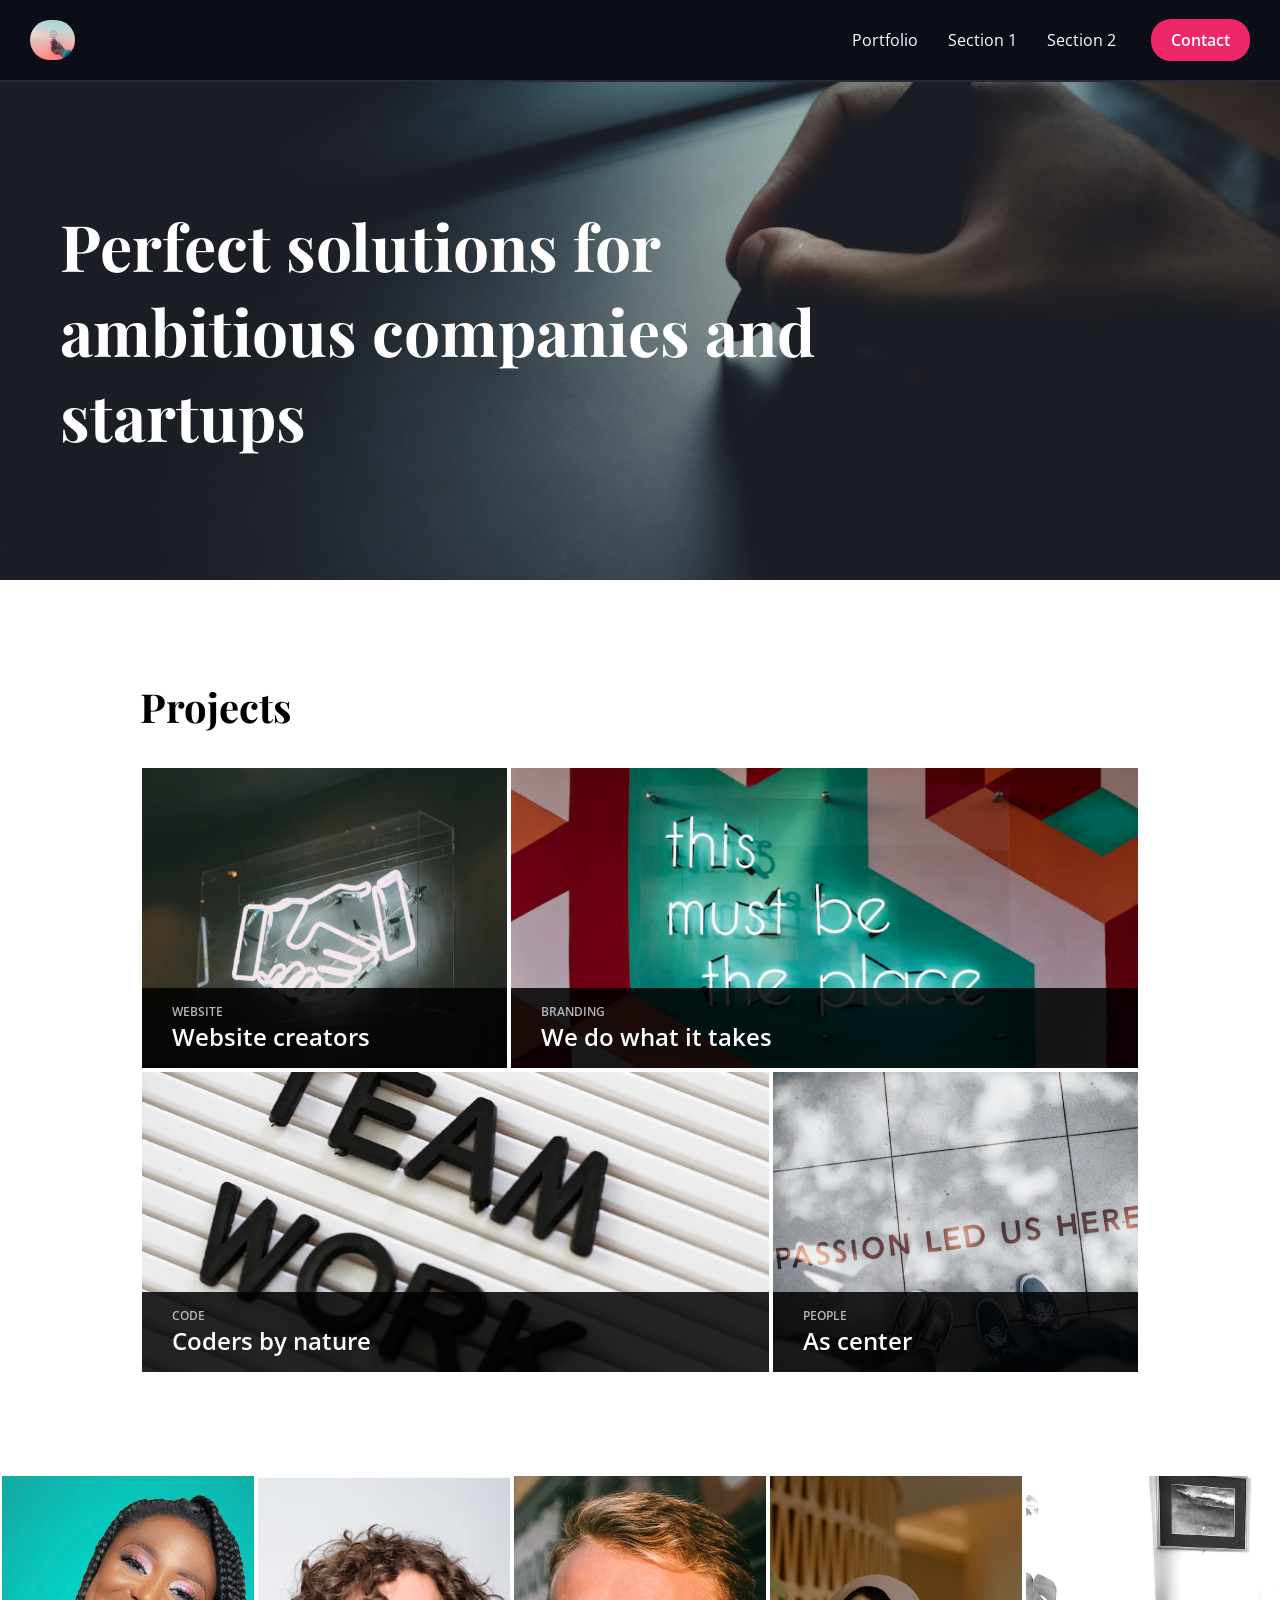
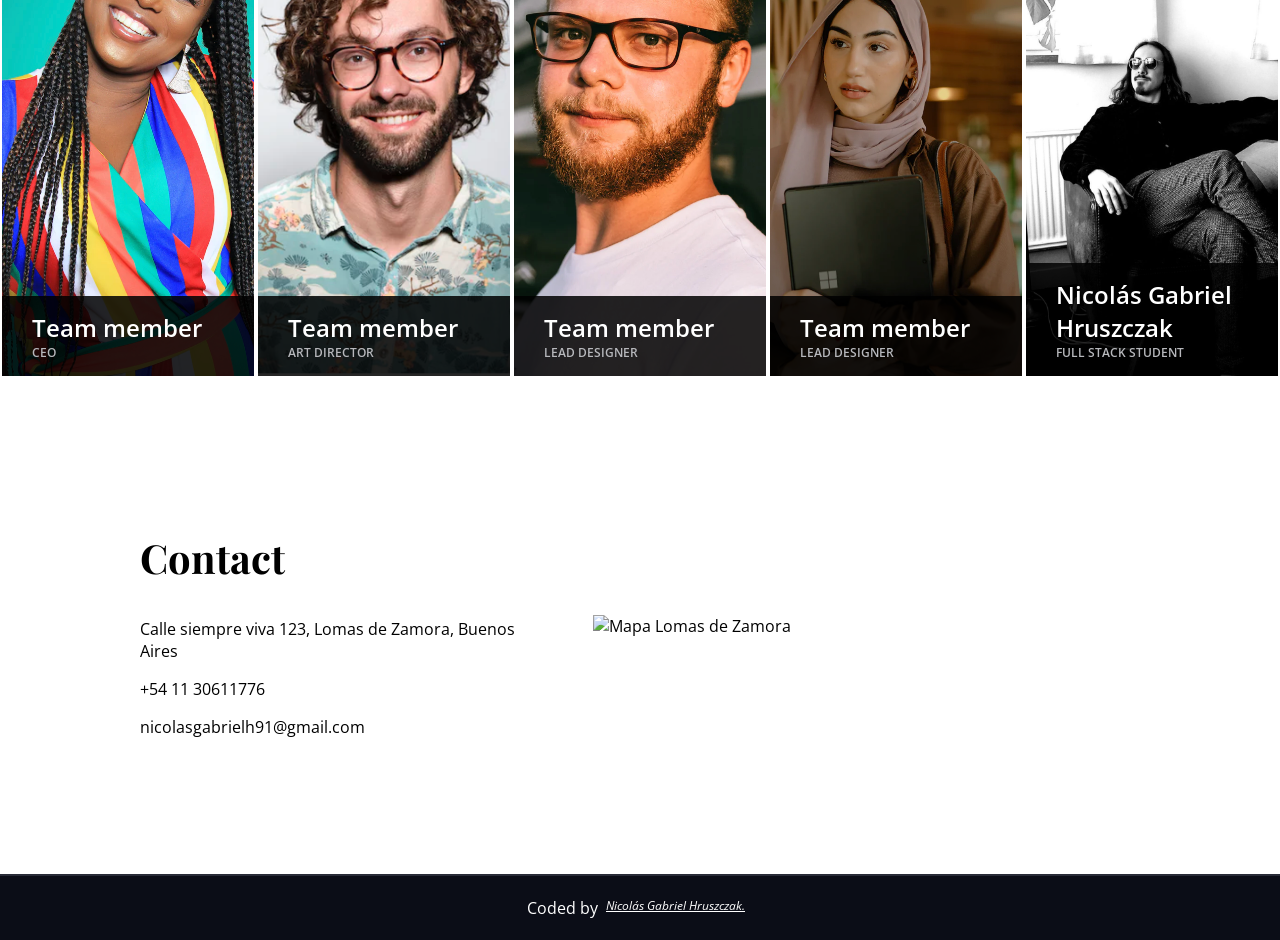
==== 6.TemplateCompanySite/index.html @ 808e506f "Adding projects" ====
<!DOCTYPE html>

<html lang="en">
  <head>
    <link rel="shortcut icon" href="./img/iconoJavaCafe.png" type="image/x-icon">
    <link href="./style/style.css" rel="stylesheet">
    <title>Random Company</title>
    <link rel="icon" href="./img/iconoJavaCafe.png" type="image/x-icon">   
    <meta name="viewport" content="width=device-width, initial-scale=1">  
  </head>

  <body>

    <nav>
      <img src="./img/idea.png" alt="Company logo" class="logo">
      <div class="links">
        <a href="https://nicolasgh91.github.io/Portfolio/">Portfolio</a>
        <a>Section 1</a>
        <a>Section 2</a>
        <button type="button">Contact</button>
        <div class="burgermenu"><img src="./img/burgerMenu.png"></div>
      </div>
    </nav>

    <header>
      <h1>Perfect solutions for ambitious companies and startups</h1>      
    </header>

    <section class="projects">
      <h2>Projects</h2>

      <div class="cases">
        <div class="case" id="goldenapple">
          <div class="description">
            <h4>Website</h4>
            <h3>Website creators</h3>
          </div>          
        </div>
        <div class="case" id="rostov">
          <div class="description">
            <h4>Branding</h4>
            <h3>We do what it takes</h3>
          </div>          
        </div>        
      </div>

      <div class="cases">
        <div class="case" id="maliy">
          <div class="description">
            <h4>Code</h4>
            <h3>Coders by nature</h3>
          </div>          
        </div>
        <div class="case" id="andybookstore">
          <div class="description">
            <h4>People</h4>
            <h3>As center</h3>
          </div>
          
        </div>
      </div>

    </section>

    <section class="team">
      <h2>Our Team</h2>
      <div class="teammates">
        <div class="teammate" id="mholmes">
          <div class="description">
            <h3>Team member</h3>
            <h4>CEO</h4>
          </div>
        </div>
        <div class="teammate" id="lbaker">
          <div class="description">
            <h3>Team member</h3>
            <h4>Art Director</h4>
          </div>
        </div>
        <div class="teammate" id="mcox">
          <div class="description">
            <h3>Team member</h3>
            <h4>Lead Designer</h4>
          </div>
        </div>
        <div class="teammate" id="abenson">
          <div class="description">
            <h3>Team member</h3>
            <h4>Lead Designer</h4>
          </div>
        </div>
        <div class="teammate" id="jshore">
          <div class="description">
            <h3>Nicolás Gabriel Hruszczak</h3>
            <h4>Full Stack Student</h4>
          </div>
        </div>
      </div>
    </section>

    <section class="contacts">
      <div class="content">
        <h2>Contact</h2>
        <p>Calle siempre viva 123, Lomas de Zamora, Buenos Aires</p>
        <p>+54 11 30611776</p>
        <p>nicolasgabrielh91@gmail.com</p>
      </div>
      <img src="../Random-company-site/img/FalsoMapa.png" alt="Mapa Lomas de Zamora">
    </section>

    <footer>
      <div class="attribution">
        Coded by <a class="attributionLinks" href="https://www.linkedin.com/in/nicol%C3%A1s-gabriel-hruszczak-516230a5/">Nicolás Gabriel Hruszczak.</a>
      </div>
    </footer>
    
  </body>
</html>
---- 6.TemplateCompanySite/style/style.css ----
@import url('https://fonts.googleapis.com/css2?family=Open+Sans:wght@300;400;600&family=Playfair+Display:wght@700&display=swap');


/* Global styles*/

* {
    font-family: 'Open Sans', sans-serif;
    font-size: 16px;
    font-weight: 400;
}

body {
    margin: 0;
}

.attribution {
    display: flex;
    justify-content: center;
    color: white;
    padding: 1rem 0;
  }
  
  .attributionLinks{
    color: white;
    padding: 0 0.5rem;
    font-style: italic;
  }

h1,
h2 {
    font-family: "Playfair Display", serif;
    font-weight: 700;
}

h1 {
    font-size: 4rem;
}

h2 {
    font-size: 2.5rem;
}

h3 {
    font-size: 1.5rem;
    margin: 0;
    font-weight: 600;
}

h4 {
    text-transform: uppercase;
    font-size: 0.75rem;
    font-weight: 600;
    margin: 0;
    color: #B7B8BC;
}

.case,
.teammate {
    border: 2px solid white;
}

.description {
    background-color: rgba(0, 0, 0, 0.85);
    color: white;
    width: 100%;
    margin: 0;
    padding: 15px 30px;
}

section.projects,
section.contacts {
    max-width: 1000px;
    margin: 100px auto;
    padding: 0 20px;
}

nav,
footer,
header {
    background-color:#0B0D17;
}


/* Navigation */

nav {
    height: 80px;
    position: fixed;    
    width: 100%;
    color: #FBFBFC;
    display: flex;
    justify-content: space-between;
    align-items: center;
    border-bottom: 2px solid #282B37; 
}

img.logo {
    height: 40px;
    margin: 10px 0;
    margin-left: 30px;
    border-radius: 20px;
}

nav .links {
    margin: 0 30px;
    display: flex;
    align-items: center;
}

nav a {
    margin: 15px;
    text-decoration: none;
    color: white;
}

nav button {
    background-color: #ec2768;
    color: white;
    padding: 10px 20px;
    border: none;
    border-radius: 20px;
    font-weight: 600;
    margin-left: 20px;
}

.burgermenu {
    margin: auto;
    margin-left: 10px;
    display: none;    
}

.burgermenu img {
    height: 30px;
    width: 40px;
    padding: 10px 5px;
}

@media only screen and (max-width: 768px) {
    .links a {
        display: none;
    }

    nav .burgermenu {
        display: inline-block;
    }

    h1 {
        font-size: 3rem;
    }

    nav button {
        display: none;
    }

}

/* Header */

header {
    background-image: url("../img/cover-hand-writing.jpeg");
    background-repeat: no-repeat;
    background-position: center;
    background-size: cover;
    min-height: 500px;
    color: white;
    display: flex;
    align-items: center;
    padding-top: 80px;
}
 
header h1 {
    max-width: 800px;
    margin: 60px;
}

/* Projects */

.cases {
    display: flex;
    flex-wrap: wrap;
}

.case {    
    width: 300px;
    min-height: 300px;
    display: flex;
    align-items: flex-end;
}

#goldenapple {
    background-image: url("../img/Handshake.png");
    background-repeat: no-repeat;
    background-position: center;
    background-size: cover;
    flex-grow: 1;
}

#rostov {
    background-image: url("../img/thisMustBeThePlace.png");
    background-repeat: no-repeat;
    background-position: center;
    background-size: cover;
    flex-grow: 5;
}

#maliy {
    background-image: url("../img/TeamWork.png");
    background-repeat: no-repeat;
    background-position: center;
    background-size: cover;
    flex-grow: 5;
}

#andybookstore {
    background-image: url("../img/PassionLedUsHere.png");
    background-repeat: no-repeat;
    background-position: center;
    background-size: cover;
    flex-grow: 1;
}



/* Team */

.team h2 {
    display: none;
}

.teammates {
    display: flex;
    flex-wrap: wrap;
}

.teammate {
    width: 250px;
    height: 500px;
    display: flex;
    align-items: flex-end;
    flex-grow: 1;
}

#mholmes {
    background-image: url("../img/Alice.png");
    background-position: center;
    background-repeat: no-repeat;
    background-size: cover;
}

#lbaker {
    background-image: url("../img/Guillerme.png");
    background-position: center;
    background-repeat: no-repeat;
    background-size: cover;
}

#mcox {
    background-image: url("../img/Jhon.png");
    background-position: center;
    background-repeat: no-repeat;
    background-size: cover;
}

#abenson {
    background-image: url("../img/Jasmine.png");
    background-position: center;
    background-repeat: no-repeat;
    background-size: cover;
}

#jshore {
    background-image: url("../img/PeloLargo.jpeg");
    background-position: center;
    background-repeat: no-repeat;
    background-size: cover;
}



/* Contacts */

section.contacts {
    display: flex;
    justify-content: space-between;
    align-items: center;
    flex-wrap: wrap;
}

.contacts img {
    width: 280px;
    height: auto;
    flex-grow: 2;
}

.contacts .content {
    width: 280px;
    padding-right: 40px;
    margin: 20px 0;
    flex-grow: 1;
}


/* Copyright */

footer {          
    padding: 5px 30px;
    border-top: 2px solid #282B37;
}

footer p,
footer a {
    font-size: 0.75rem;
    text-align: center;
    color: #797A7F; 
}



/* Media queries */
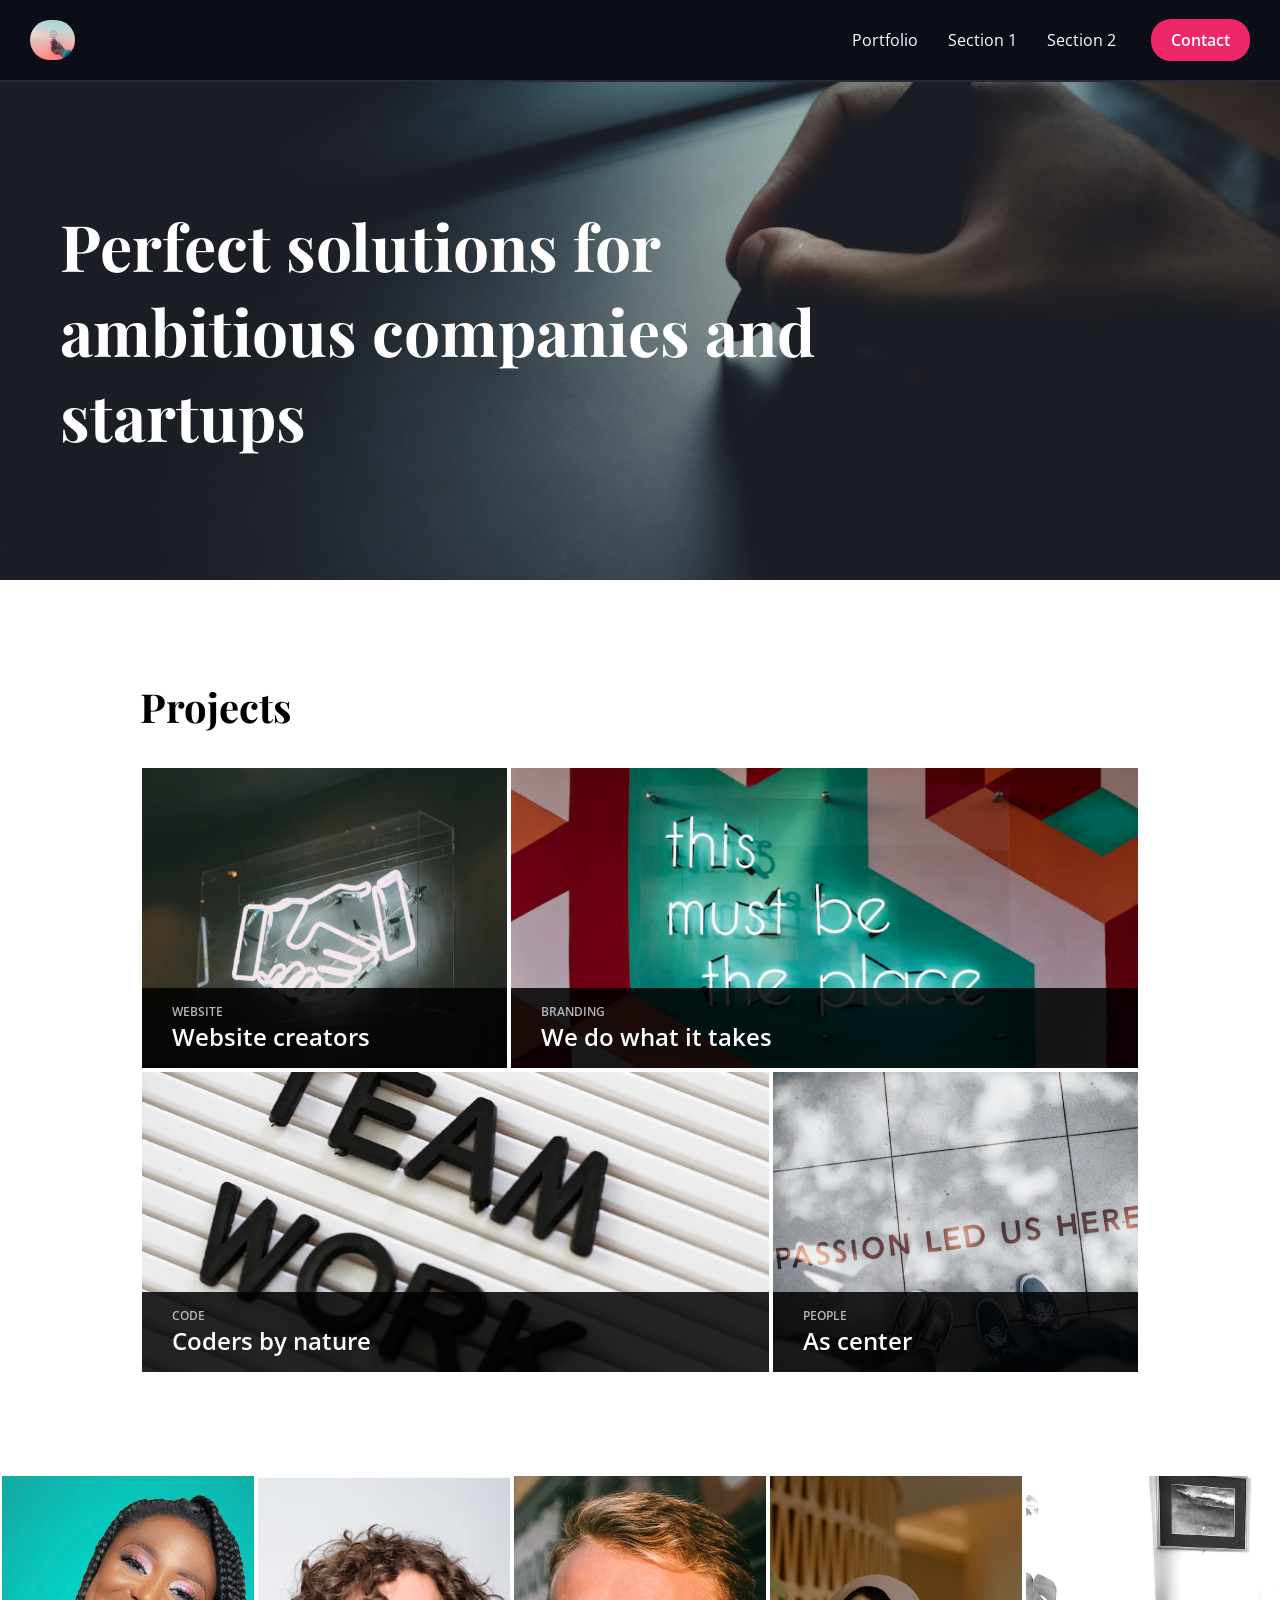
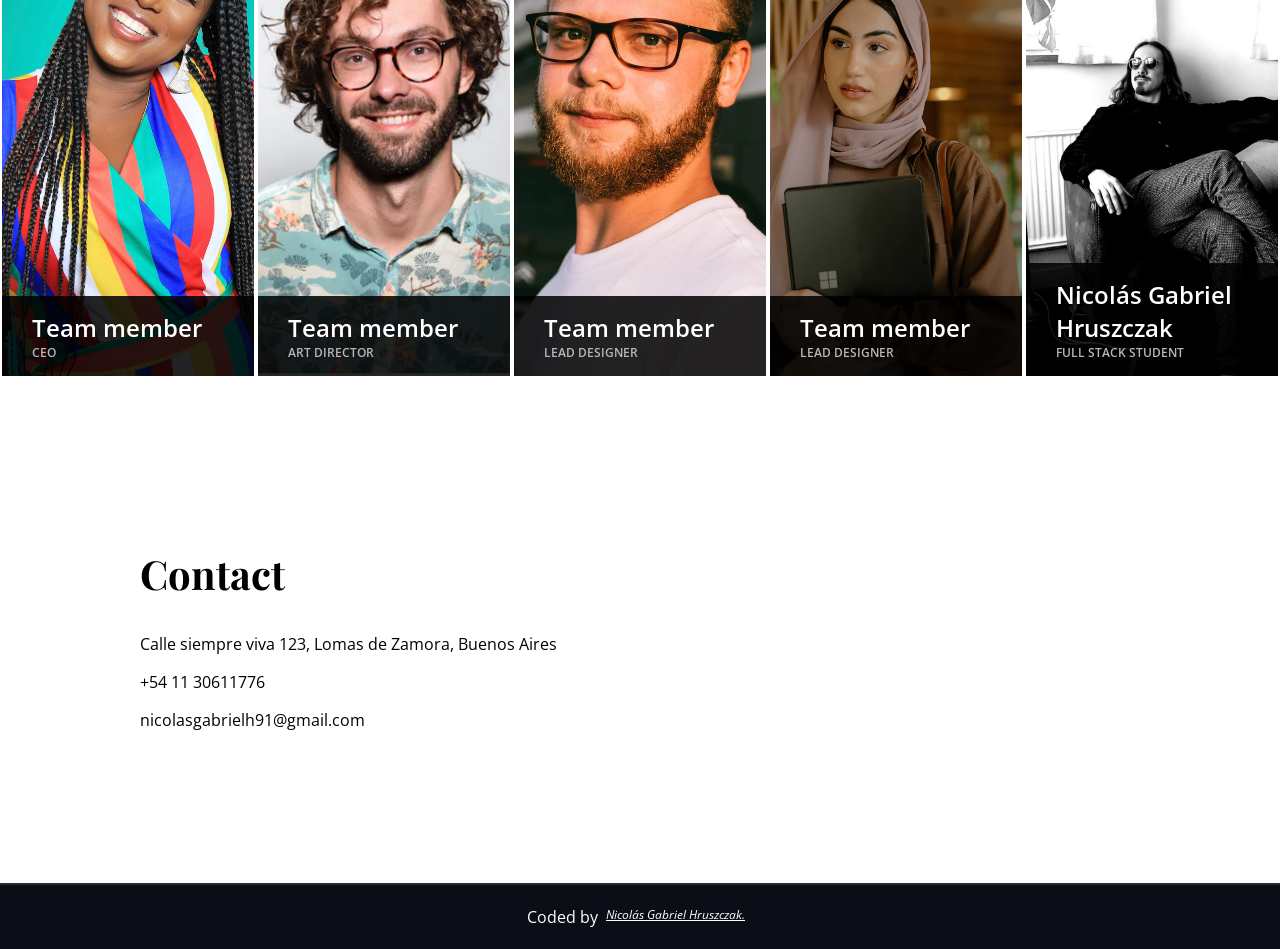
==== commit 37f08fbc: "update map on project 6" ====
--- a/6.TemplateCompanySite/index.html
+++ b/6.TemplateCompanySite/index.html
@@ -105,7 +105,9 @@
         <p>+54 11 30611776</p>
         <p>nicolasgabrielh91@gmail.com</p>
       </div>
-      <img src="../Random-company-site/img/FalsoMapa.png" alt="Mapa Lomas de Zamora">
+      <section class="map">
+        <iframe src="https://www.google.com/maps/embed?pb=!1m14!1m12!1m3!1d52442.00398395403!2d-58.41984194999999!3d-34.76503185000001!2m3!1f0!2f0!3f0!3m2!1i1024!2i768!4f13.1!5e0!3m2!1ses!2sar!4v1674522755920!5m2!1ses!2sar" width="400" height="300" style="border:0;" allowfullscreen="" loading="lazy" referrerpolicy="no-referrer-when-downgrade"></iframe>
+    </section>
     </section>
 
     <footer>
--- a/6.TemplateCompanySite/style/style.css
+++ b/6.TemplateCompanySite/style/style.css
@@ -275,6 +275,9 @@
     background-size: cover;
 }
 
+.map{
+    
+}
 
 
 /* Contacts */
